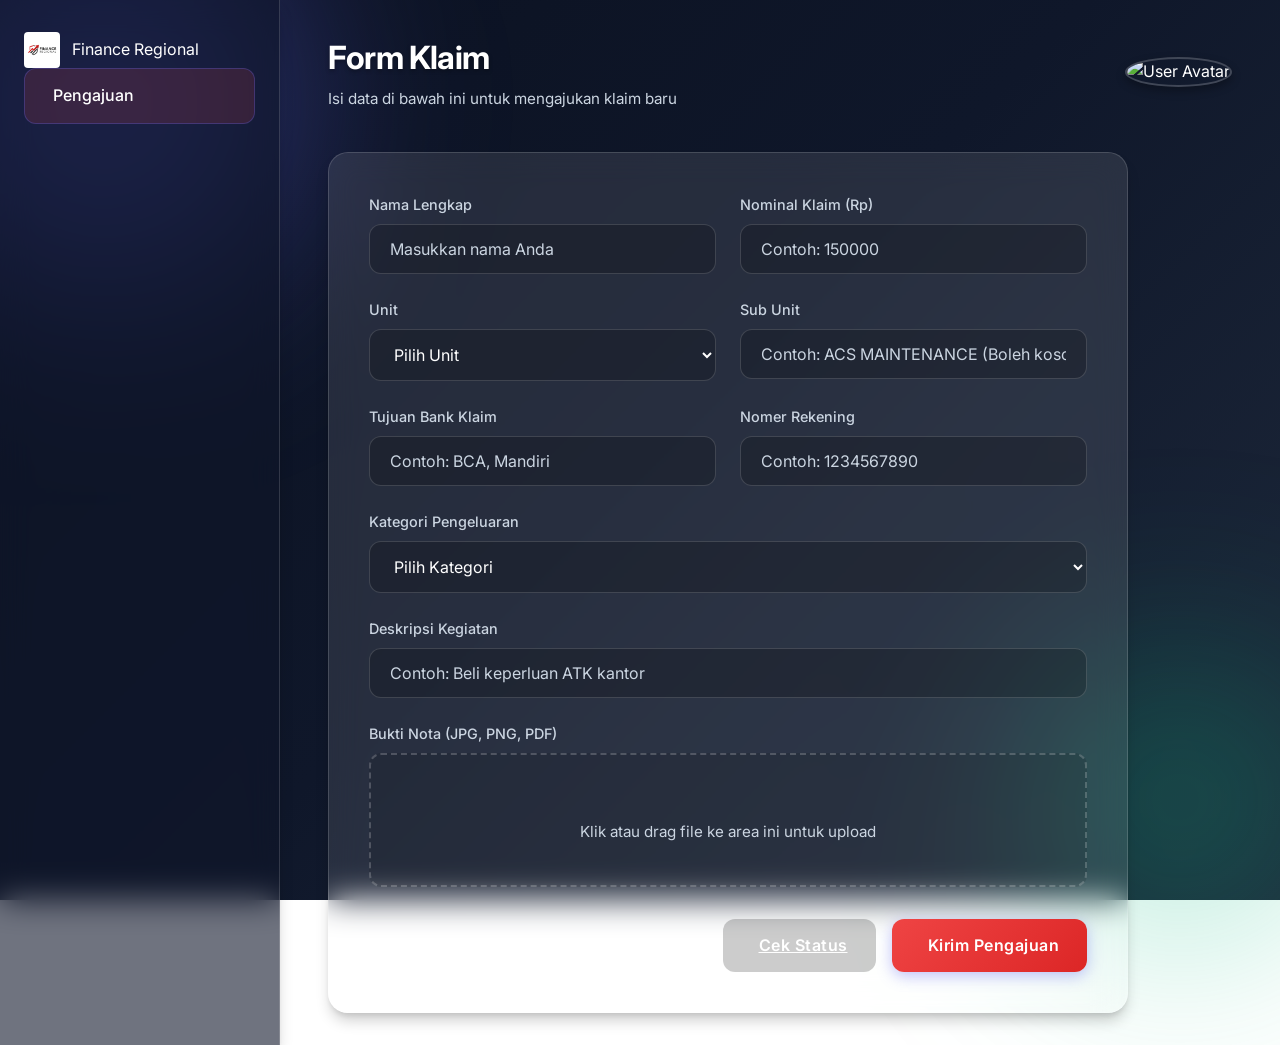
==== index.html @ 23b96ce4 "Update Google Apps Script URL" ====
<!DOCTYPE html>
<html lang="id">
<head>
    <meta charset="UTF-8">
    <meta name="viewport" content="width=device-width, initial-scale=1.0">
    <title>Finance Regional - Form Pengajuan</title>
    <link href="https://fonts.googleapis.com/css2?family=Inter:wght@300;400;500;600;700&display=swap" rel="stylesheet">
    <link rel="stylesheet" href="static/css/style.css">
    <link href="https://cdn.jsdelivr.net/npm/remixicon@3.5.0/fonts/remixicon.css" rel="stylesheet">
    
    <!-- PWA Meta Tags -->
    <link rel="manifest" href="static/manifest.json">
    <meta name="theme-color" content="#2563eb">
    <link rel="apple-touch-icon" href="static/icons/icon-192x192.png">
    <meta name="apple-mobile-web-app-capable" content="yes">
    <meta name="apple-mobile-web-app-status-bar-style" content="black-translucent">
    <script>
        const savedTheme = localStorage.getItem('theme') || 'dark';
        if (savedTheme === 'light') {
            document.documentElement.setAttribute('data-theme', 'light');
        }
    </script>
</head>
<body>
    <div class="app-container">
        <!-- Sidebar Navigation -->
        <nav class="sidebar">
            <div class="logo" style="display: flex; align-items: center; gap: 0.75rem;">
                <img src="static/logo.png" alt="TIF Logo" style="height: 36px; border-radius: 4px; object-fit: contain;">
                <span>Finance Regional</span>
            </div>
            <ul class="nav-links">
                <li>
                    <a href="index.html" class="active">
                        <i class="ri-file-add-line"></i>
                        <span>Pengajuan</span>
                    </a>
                </li>
            </ul>
        </nav>

        <!-- Main Content -->
        <main class="main-content">
            <header class="topbar">
                <div class="greeting">
                    <h1>Form Klaim</h1>
                    <p>Isi data di bawah ini untuk mengajukan klaim baru</p>
                </div>
                <div class="profile-section">
                    <div class="notification-icon" onclick="toggleTheme()" title="Ganti Tema">
                        <i id="theme-icon" class="ri-sun-line"></i>
                    </div>
                    <div class="avatar">
                        <img src="https://ui-avatars.com/api/?name=User&background=random" alt="User Avatar">
                    </div>
                </div>
            </header>

            <div class="content-wrapper">
                <div id="alert-container"></div>
                
                <div class="glass-card" style="max-width: 800px; display: block;" id="form-container">
                    <form id="klaimForm">
                        <div class="form-row">
                            <div class="form-group">
                                <label for="nama">Nama Lengkap</label>
                                <input type="text" id="nama" class="form-control" placeholder="Masukkan nama Anda" required>
                            </div>
                            
                            <div class="form-group">
                                <label for="nominal">Nominal Klaim (Rp)</label>
                                <input type="number" id="nominal" class="form-control" placeholder="Contoh: 150000" required min="1">
                            </div>
                        </div>

                        <div class="form-row">
                            <div class="form-group">
                                <label for="unit">Unit</label>
                                <select id="unit" class="form-control" required>
                                    <option value="" disabled selected>Pilih Unit</option>
                                    <option value="EASTERN">EASTERN</option>
                                    <option value="BOGOR">BOGOR</option>
                                    <option value="BEKASI">BEKASI</option>
                                    <option value="KARAWANG">KARAWANG</option>
                                    <option value="GM EASTERN">GM EASTERN</option>
                                    <option value="ASSET">ASSET</option>
                                    <option value="BGES OLO">BGES OLO</option>
                                    <option value="DEFA">DEFA</option>
                                    <option value="ED">ED</option>
                                    <option value="FBB">FBB</option>
                                    <option value="ISP">ISP</option>
                                    <option value="MBB">MBB</option>
                                    <option value="OSP">OSP</option>
                                    <option value="PSS">PSS</option>
                                </select>
                            </div>
                            
                            <div class="form-group">
                                <label for="sub_unit">Sub Unit</label>
                                <input type="text" id="sub_unit" class="form-control" placeholder="Contoh: ACS MAINTENANCE (Boleh kosong)">
                            </div>
                        </div>
                        
                        <div class="form-row">
                            <div class="form-group">
                                <label for="bank">Tujuan Bank Klaim</label>
                                <input type="text" id="bank" class="form-control" placeholder="Contoh: BCA, Mandiri" required>
                            </div>
                            
                            <div class="form-group">
                                <label for="rekening">Nomer Rekening</label>
                                <input type="text" id="rekening" class="form-control" placeholder="Contoh: 1234567890" required>
                            </div>
                        </div>
                        
                        <div class="form-group">
                            <label for="kategori">Kategori Pengeluaran</label>
                            <select id="kategori" class="form-control" required>
                                <option value="" disabled selected>Pilih Kategori</option>
                                <option value="Operasional">Operasional</option>
                                <option value="Transportasi & Perjalanan">Transportasi & Perjalanan</option>
                                <option value="Konsumsi">Konsumsi</option>
                                <option value="ATK & Material">ATK & Material</option>
                                <option value="Tagihan Rutin (Listrik/Air/Internet)">Tagihan Rutin</option>
                                <option value="Lainnya">Lainnya</option>
                            </select>
                        </div>
                        
                        <div class="form-group">
                            <label for="kegiatan">Deskripsi Kegiatan</label>
                            <input type="text" id="kegiatan" class="form-control" placeholder="Contoh: Beli keperluan ATK kantor" required>
                        </div>
                        
                        <div class="form-group">
                            <label>Bukti Nota (JPG, PNG, PDF)</label>
                            <div class="file-upload-wrapper" id="uploadWrapper">
                                <div class="file-upload-icon">
                                    <i class="ri-upload-cloud-2-line"></i>
                                </div>
                                <div class="file-upload-text" id="fileText">
                                    Klik atau drag file ke area ini untuk upload
                                </div>
                                <input type="file" id="bukti" accept=".jpg,.jpeg,.png,.pdf" required onchange="updateFileName(this)">
                            </div>
                        </div>
                        
                        <div style="margin-top: 2rem; display: flex; justify-content: flex-end; gap: 1rem;">
                            <a href="cek_status.html" class="btn" style="background: var(--bg-input); border: 1px solid var(--border-color); color: var(--text-main);">
                                <i class="ri-search-line"></i> Cek Status
                            </a>
                            <button type="submit" class="btn btn-primary" id="submitBtn">
                                <i class="ri-send-plane-fill"></i> Kirim Pengajuan
                            </button>
                        </div>
                    </form>
                </div>
                
                <div class="glass-card" style="max-width: 800px; display: none; text-align: center; padding: 3rem 2rem;" id="success-container">
                    <div style="font-size: 4rem; color: var(--success-color); margin-bottom: 1rem;">
                        <i class="ri-checkbox-circle-fill"></i>
                    </div>
                    <h2 style="margin-bottom: 0.5rem;">Pengajuan Berhasil!</h2>
                    <p style="color: var(--text-muted); margin-bottom: 2rem;">Pengajuan klaim Anda telah kami terima dan akan segera diproses.</p>
                    
                    <div style="background: var(--bg-input); padding: 1.5rem; border-radius: 12px; margin-bottom: 2rem; border: 1px dashed var(--border-color);">
                        <p style="font-size: 0.9rem; color: var(--text-muted); margin-bottom: 0.5rem;">ID Pengajuan Anda:</p>
                        <h3 style="font-size: 2rem; color: var(--primary-color); letter-spacing: 2px;" id="success-id">#123456</h3>
                        <p style="font-size: 0.85rem; color: var(--danger-color); margin-top: 0.5rem; font-weight: 500;">
                            <i class="ri-error-warning-line"></i> Mohon simpan ID ini untuk mengecek status pencairan.
                        </p>
                    </div>
                    
                    <a href="index.html" class="btn btn-primary">
                        <i class="ri-arrow-left-line"></i> Kembali ke Form
                    </a>
                </div>
            </div>
        </main>
    </div>
    
    <script>
        // GANTI DENGAN URL WEB APP GOOGLE APPS SCRIPT ANDA
        const SCRIPT_URL = 'https://script.google.com/macros/s/AKfycbzwk73H8KyCLD74jYqvG3bHP1FhEGHeztqB6HoL1E0MTUWLOfs-IYtb7COhEps1Nkj8sQ/exec';
        


        function updateFileName(input) {
            const textElement = document.getElementById('fileText');
            const wrapper = document.getElementById('uploadWrapper');
            if (input.files && input.files[0]) {
                textElement.innerHTML = `<strong>${input.files[0].name}</strong> dipilih.`;
                wrapper.style.borderColor = 'var(--primary-color)';
                wrapper.style.backgroundColor = 'var(--primary-light)';
            } else {
                textElement.innerHTML = 'Klik atau drag file ke area ini untuk upload';
                wrapper.style.borderColor = 'var(--border-color)';
                wrapper.style.backgroundColor = 'var(--bg-input)';
            }
        }
        
        function showAlert(message, type) {
            const container = document.getElementById('alert-container');
            const icon = type === 'success' ? 'ri-checkbox-circle-line' : 'ri-error-warning-line';
            container.innerHTML = `
                <div class="alert alert-${type}" style="margin-bottom: 1.5rem; display: flex; align-items: center; gap: 0.5rem; padding: 1rem; border-radius: 8px;">
                    <i class="${icon}"></i> ${message}
                </div>
            `;
            setTimeout(() => { container.innerHTML = ''; }, 5000);
        }
        
        document.getElementById('klaimForm').addEventListener('submit', async function(e) {
            e.preventDefault();
            
            if (SCRIPT_URL === 'GANTI_DENGAN_URL_WEB_APP_ANDA') {
                showAlert('Silakan set SCRIPT_URL terlebih dahulu di dalam kode index.html', 'error');
                return;
            }
            
            const btn = document.getElementById('submitBtn');
            btn.innerHTML = '<i class="ri-loader-4-line ri-spin"></i> Memproses...';
            btn.disabled = true;
            
            const fileInput = document.getElementById('bukti');
            const file = fileInput.files[0];
            
            const payload = {
                action: 'submit',
                nama: document.getElementById('nama').value,
                unit: document.getElementById('unit').value,
                sub_unit: document.getElementById('sub_unit').value,
                nominal: document.getElementById('nominal').value,
                bank: document.getElementById('bank').value,
                rekening: document.getElementById('rekening').value,
                kategori: document.getElementById('kategori').value,
                kegiatan: document.getElementById('kegiatan').value,
                fileName: file.name,
                mimeType: file.type
            };
            
            // Convert file to Base64
            const reader = new FileReader();
            reader.onload = async function() {
                payload.fileData = reader.result;
                
                try {
                    const response = await fetch(SCRIPT_URL, {
                        method: 'POST',
                        body: JSON.stringify(payload)
                    });
                    
                    const result = await response.json();
                    if (result.success) {
                        document.getElementById('form-container').style.display = 'none';
                        document.getElementById('success-container').style.display = 'block';
                        document.getElementById('success-id').innerText = '#' + result.id;
                    } else {
                        showAlert('Gagal: ' + result.message, 'error');
                        btn.innerHTML = '<i class="ri-send-plane-fill"></i> Kirim Pengajuan';
                        btn.disabled = false;
                    }
                } catch (error) {
                    console.error("Fetch error detail:", error);
                    let errStr = "Nama Error: " + error.name + "<br>Pesan: " + error.message;
                    if(error.stack) errStr += "<br>Stack: " + error.stack;
                    showAlert('DEBUG INFO (Tolong screenshot ini):<br>' + errStr, 'error');
                    
                    btn.innerHTML = '<i class="ri-send-plane-fill"></i> Kirim Pengajuan';
                    btn.disabled = false;
                }
            };
            reader.readAsDataURL(file);
        });
        
        // Theme logic
        function toggleTheme() {
            const html = document.documentElement;
            const currentTheme = html.getAttribute('data-theme') || 'dark';
            const newTheme = currentTheme === 'light' ? 'dark' : 'light';
            html.setAttribute('data-theme', newTheme);
            localStorage.setItem('theme', newTheme);
            document.getElementById('theme-icon').className = newTheme === 'light' ? 'ri-moon-line' : 'ri-sun-line';
        }
        
        window.addEventListener('DOMContentLoaded', () => {
            const savedTheme = localStorage.getItem('theme') || 'dark';
            document.getElementById('theme-icon').className = savedTheme === 'light' ? 'ri-moon-line' : 'ri-sun-line';
        });
    </script>
</body>
</html>
---- static/css/style.css ----
/* Modern Vibrant Glassmorphism Theme */
:root {
    --primary-color: #ef4444;
    --primary-hover: #dc2626;
    --primary-light: rgba(239, 68, 68, 0.15);
    
    --success-color: #10b981;
    --success-light: rgba(16, 185, 129, 0.15);
    
    --warning-color: #f59e0b;
    --warning-light: rgba(245, 158, 11, 0.15);
    
    --danger-color: #ef4444;
    --danger-light: rgba(239, 68, 68, 0.15);
    
    /* Dark Theme Variables (Minimalist) */
    --bg-mesh-1: #0b1120;
    --bg-mesh-2: #0f172a;
    --bg-mesh-3: #1e293b;
    
    --text-main: #ffffff;
    --text-muted: #cbd5e1;
    
    --bg-sidebar: rgba(15, 23, 42, 0.6);
    --brand-text-1: #ffffff;
    --brand-text-2: #cbd5e1;
    
    --bg-glass: rgba(255, 255, 255, 0.1);
    --border-glass: rgba(255, 255, 255, 0.15);
    --bg-input: rgba(0, 0, 0, 0.2);
    --shadow-glow: 0 0 20px rgba(239, 68, 68, 0.4);
    
    --nav-hover: rgba(255, 255, 255, 0.1);
    --text-input: #ffffff;
    --icon-color: #f87171;
}

[data-theme="light"] {
    --bg-mesh-1: #ffffff;
    --bg-mesh-2: #f8fafc;
    --bg-mesh-3: #f1f5f9;
    
    --text-main: #1e293b;
    --text-muted: #475569;
    
    --bg-sidebar: rgba(255, 255, 255, 0.8);
    --brand-text-1: #1e293b;
    --brand-text-2: #4f46e5;
    
    --bg-glass: rgba(255, 255, 255, 0.7);
    --border-glass: rgba(255, 255, 255, 0.5);
    --bg-input: rgba(255, 255, 255, 0.9);
    --shadow-glow: 0 0 15px rgba(99, 102, 241, 0.2);
    
    --nav-hover: rgba(0, 0, 0, 0.05);
    --text-input: #0f172a;
    --icon-color: #4f46e5;
}

:root {
    --glass-blur: blur(16px);
    
    --radius-sm: 0.375rem;
    --radius-md: 0.75rem;
    --radius-lg: 1.25rem;
    --radius-full: 9999px;
    
    --shadow-sm: 0 4px 6px -1px rgba(0, 0, 0, 0.1), 0 2px 4px -1px rgba(0, 0, 0, 0.06);
    --shadow-md: 0 10px 15px -3px rgba(0, 0, 0, 0.2), 0 4px 6px -2px rgba(0, 0, 0, 0.1);
    --shadow-glow: 0 0 20px rgba(99, 102, 241, 0.4);
    
    --transition-fast: 0.2s cubic-bezier(0.4, 0, 0.2, 1);
    --transition-bounce: 0.4s cubic-bezier(0.175, 0.885, 0.32, 1.275);
}

* {
    margin: 0;
    padding: 0;
    box-sizing: border-box;
}

body {
    font-family: 'Inter', system-ui, -apple-system, sans-serif;
    /* Vibrant Mesh Gradient Background */
    background: linear-gradient(135deg, var(--bg-mesh-1) 0%, var(--bg-mesh-2) 50%, var(--bg-mesh-3) 100%);
    background-attachment: fixed;
    color: var(--text-main);
    line-height: 1.6;
    min-height: 100vh;
    overflow-x: hidden;
    transition: background 0.5s ease;
}

/* Subtle animated background shapes */
body::before, body::after {
    content: '';
    position: fixed;
    border-radius: 50%;
    filter: blur(100px);
    z-index: -1;
    animation: float 10s infinite alternate ease-in-out;
}

body::before {
    width: 400px;
    height: 400px;
    background: rgba(99, 102, 241, 0.4);
    top: -100px;
    left: -100px;
}

body::after {
    width: 300px;
    height: 300px;
    background: rgba(16, 185, 129, 0.3);
    bottom: -50px;
    right: -50px;
    animation-delay: -5s;
}

[data-theme="light"] body::before {
    background: rgba(99, 102, 241, 0.2);
}
[data-theme="light"] body::after {
    background: rgba(16, 185, 129, 0.15);
}

@keyframes float {
    0% { transform: translate(0, 0) scale(1); }
    100% { transform: translate(30px, 30px) scale(1.1); }
}

.app-container {
    display: flex;
    min-height: 100vh;
}

/* Sidebar */
.sidebar {
    width: 280px;
    background: var(--bg-sidebar);
    backdrop-filter: var(--glass-blur);
    border-right: 1px solid var(--border-glass);
    padding: 2rem 1.5rem;
    display: flex;
    flex-direction: column;
    box-shadow: var(--shadow-md);
    z-index: 10;
}

.brand {
    display: flex;
    align-items: center;
    gap: 0.75rem;
    margin-bottom: 3rem;
}

.logo-icon {
    width: 40px;
    height: 40px;
    background: linear-gradient(135deg, var(--primary-color), #818cf8);
    border-radius: var(--radius-md);
    display: flex;
    align-items: center;
    justify-content: center;
    color: white;
    font-size: 1.5rem;
    box-shadow: var(--shadow-glow);
}

.brand h2 {
    font-size: 1.5rem;
    font-weight: 700;
    background: linear-gradient(to right, var(--brand-text-1), var(--brand-text-2));
    -webkit-background-clip: text;
    -webkit-text-fill-color: transparent;
    letter-spacing: -0.05em;
}

.nav-links {
    list-style: none;
    display: flex;
    flex-direction: column;
    gap: 0.5rem;
}

.nav-links a {
    display: flex;
    align-items: center;
    gap: 0.75rem;
    padding: 0.875rem 1rem;
    text-decoration: none;
    color: var(--text-muted);
    font-weight: 500;
    border-radius: var(--radius-md);
    transition: var(--transition-fast);
}

.nav-links a:hover {
    background: var(--nav-hover);
    color: var(--text-main);
    transform: translateX(5px);
}

.nav-links a.active {
    background: var(--primary-light);
    color: var(--text-main);
    border: 1px solid rgba(99, 102, 241, 0.3);
}

.nav-links a.active i {
    color: var(--icon-color);
}

/* Main Content */
.main-content {
    flex: 1;
    display: flex;
    flex-direction: column;
    padding: 2rem 3rem;
    overflow-y: auto;
    z-index: 5;
}

.topbar {
    display: flex;
    justify-content: space-between;
    align-items: center;
    margin-bottom: 2.5rem;
}

.greeting h1 {
    font-size: 2rem;
    font-weight: 700;
    letter-spacing: -0.025em;
    text-shadow: 0 2px 4px rgba(0,0,0,0.3);
}

.greeting p {
    color: var(--text-muted);
    font-size: 0.95rem;
    margin-top: 0.25rem;
}

.profile-section {
    display: flex;
    align-items: center;
    gap: 1.5rem;
}

.avatar img {
    width: 48px;
    height: 48px;
    border-radius: 50%;
    border: 2px solid rgba(255,255,255,0.2);
    box-shadow: 0 4px 10px rgba(0,0,0,0.3);
    transition: var(--transition-bounce);
    cursor: pointer;
}
.avatar img:hover {
    transform: scale(1.1);
    border-color: var(--primary-color);
}

.notification-icon {
    font-size: 1.25rem;
    color: var(--text-muted);
    cursor: pointer;
    transition: var(--transition-fast);
    display: flex;
    align-items: center;
    justify-content: center;
}

.notification-icon:hover {
    color: var(--primary-color);
    transform: scale(1.1);
}

/* Alerts */
.flash-messages {
    margin-bottom: 1.5rem;
}

.alert {
    padding: 1rem 1.25rem;
    border-radius: var(--radius-md);
    display: flex;
    align-items: center;
    gap: 0.75rem;
    font-weight: 500;
    margin-bottom: 0.75rem;
    background: var(--bg-glass);
    backdrop-filter: var(--glass-blur);
    border: 1px solid var(--border-glass);
    box-shadow: var(--shadow-sm);
}

.alert-success {
    border-left: 4px solid var(--success-color);
}

.alert-error {
    border-left: 4px solid var(--danger-color);
}

/* Cards (Glassmorphism) */
.glass-card {
    background: var(--bg-glass);
    backdrop-filter: var(--glass-blur);
    -webkit-backdrop-filter: var(--glass-blur);
    border: 1px solid var(--border-glass);
    border-radius: var(--radius-lg);
    padding: 2.5rem;
    box-shadow: var(--shadow-md);
}

/* Form Styles */
.form-group {
    margin-bottom: 1.5rem;
}

.form-group label {
    display: block;
    font-size: 0.9rem;
    font-weight: 500;
    color: var(--text-muted);
    margin-bottom: 0.5rem;
}

.form-control {
    width: 100%;
    padding: 0.875rem 1.25rem;
    font-family: inherit;
    font-size: 1rem;
    border: 1px solid var(--border-glass);
    border-radius: var(--radius-md);
    background: var(--bg-input);
    color: var(--text-input);
    transition: var(--transition-fast);
}

.form-control::placeholder {
    color: var(--text-muted);
}

.form-control:focus {
    outline: none;
    border-color: var(--primary-color);
    box-shadow: var(--shadow-glow);
    background: var(--bg-glass);
}

/* Fix for light calendar popup in dark inputs (Chrome) */
::-webkit-calendar-picker-indicator {
    filter: invert(1);
    cursor: pointer;
}

.file-upload-wrapper {
    position: relative;
    border: 2px dashed rgba(255,255,255,0.2);
    border-radius: var(--radius-md);
    padding: 2.5rem 2rem;
    text-align: center;
    background: rgba(0,0,0,0.1);
    transition: var(--transition-fast);
    cursor: pointer;
}

.file-upload-wrapper:hover {
    border-color: var(--primary-color);
    background: var(--primary-light);
    transform: translateY(-2px);
}

.file-upload-wrapper input[type="file"] {
    position: absolute;
    top: 0;
    left: 0;
    width: 100%;
    height: 100%;
    opacity: 0;
    cursor: pointer;
}

.file-upload-icon {
    font-size: 2.5rem;
    color: var(--icon-color);
    margin-bottom: 1rem;
    display: inline-block;
    transition: var(--transition-bounce);
}
.file-upload-wrapper:hover .file-upload-icon {
    transform: scale(1.2);
}

.file-upload-text {
    font-size: 0.95rem;
    color: var(--text-muted);
}

.btn {
    display: inline-flex;
    align-items: center;
    justify-content: center;
    gap: 0.5rem;
    padding: 0.875rem 1.75rem;
    font-family: inherit;
    font-size: 1rem;
    font-weight: 600;
    border: none;
    border-radius: var(--radius-md);
    cursor: pointer;
    transition: var(--transition-bounce);
    letter-spacing: 0.5px;
}

.btn-primary {
    background: linear-gradient(135deg, var(--primary-color), var(--primary-hover));
    color: white;
    box-shadow: 0 4px 15px rgba(99, 102, 241, 0.4);
}

.btn-primary:hover {
    transform: translateY(-3px) scale(1.02);
    box-shadow: 0 8px 25px rgba(99, 102, 241, 0.6);
}

.btn-sm {
    padding: 0.5rem 1rem;
    font-size: 0.85rem;
}

.btn-success {
    background: linear-gradient(135deg, var(--success-color), #34d399);
    color: white;
    box-shadow: 0 4px 15px rgba(16, 185, 129, 0.3);
}
.btn-success:hover { 
    transform: translateY(-2px);
    box-shadow: 0 6px 20px rgba(16, 185, 129, 0.5);
}

.btn-danger {
    background: linear-gradient(135deg, var(--danger-color), #f87171);
    color: white;
    box-shadow: 0 4px 15px rgba(239, 68, 68, 0.3);
}
.btn-danger:hover { 
    transform: translateY(-2px);
    box-shadow: 0 6px 20px rgba(239, 68, 68, 0.5);
}

/* Dashboard Grid */
.dashboard-stats {
    display: grid;
    grid-template-columns: repeat(auto-fit, minmax(200px, 1fr));
    gap: 1.5rem;
    margin-bottom: 2rem;
}

.section-divider {
    border: none;
    height: 1px;
    background: linear-gradient(90deg, transparent, var(--primary-color), transparent);
    margin: 1rem 0 2rem 0;
    opacity: 0.5;
    box-shadow: var(--shadow-glow);
}

.stat-card {
    background: var(--bg-glass);
    backdrop-filter: var(--glass-blur);
    border-radius: var(--radius-md);
    padding: 1.5rem;
    border: 1px solid var(--border-glass);
    box-shadow: var(--shadow-sm);
    display: flex;
    align-items: center;
    gap: 1.25rem;
    transition: var(--transition-bounce);
}

.stat-card:hover {
    transform: translateY(-5px);
    box-shadow: 0 10px 25px rgba(0,0,0,0.3);
    border-color: rgba(255,255,255,0.3);
}

.stat-icon {
    width: 52px;
    height: 52px;
    border-radius: var(--radius-md);
    display: flex;
    align-items: center;
    justify-content: center;
    font-size: 1.75rem;
}

.stat-icon.blue { background: rgba(99, 102, 241, 0.2); color: var(--icon-color); border: 1px solid rgba(99,102,241,0.3); }
.stat-icon.orange { background: rgba(245, 158, 11, 0.2); color: #fbbf24; border: 1px solid rgba(245,158,11,0.3); }
.stat-icon.green { background: rgba(16, 185, 129, 0.2); color: var(--success-color); border: 1px solid rgba(16,185,129,0.3); }

.stat-details h3 {
    font-size: 1.75rem;
    font-weight: 700;
    color: var(--text-main);
    line-height: 1.2;
}

.stat-details p {
    font-size: 0.85rem;
    color: var(--text-muted);
}

/* Table Styles */
.table-container {
    overflow-x: auto;
    border-radius: var(--radius-md);
}

.modern-table {
    width: 100%;
    border-collapse: collapse;
    text-align: left;
}

.modern-table th {
    padding: 1.25rem;
    font-size: 0.85rem;
    font-weight: 600;
    text-transform: uppercase;
    color: #94a3b8;
    border-bottom: 1px solid var(--border-glass);
    background: rgba(0,0,0,0.2);
    letter-spacing: 0.05em;
}

.modern-table td {
    padding: 1.25rem;
    font-size: 0.95rem;
    border-bottom: 1px solid rgba(0,0,0,0.05);
    color: var(--text-main);
    vertical-align: middle;
}

.modern-table tbody tr {
    transition: var(--transition-fast);
}

.modern-table tbody tr:hover {
    background: var(--nav-hover);
}

.status-badge {
    padding: 0.35rem 0.85rem;
    border-radius: var(--radius-full);
    font-size: 0.8rem;
    font-weight: 600;
    display: inline-block;
    border: 1px solid transparent;
}

.status-pending { background: rgba(245, 158, 11, 0.15); color: #fcd34d; border-color: rgba(245,158,11,0.3); }
.status-approved { background: rgba(16, 185, 129, 0.15); color: #6ee7b7; border-color: rgba(16,185,129,0.3); }
.status-rejected { background: rgba(239, 68, 68, 0.15); color: #fca5a5; border-color: rgba(239,68,68,0.3); }

.action-buttons {
    display: flex;
    gap: 0.5rem;
}

.nota-link {
    display: inline-flex;
    align-items: center;
    gap: 0.35rem;
    color: var(--icon-color);
    text-decoration: none;
    font-weight: 500;
    font-size: 0.9rem;
    transition: var(--transition-fast);
}
.nota-link:hover {
    color: var(--primary-color);
    text-decoration: none;
    transform: translateX(2px);
}

/* Grid Layout for Form */
.form-row {
    display: grid;
    grid-template-columns: 1fr 1fr;
    gap: 1.5rem;
}

/* Scrollbar Customization */
::-webkit-scrollbar {
    width: 8px;
    height: 8px;
}
::-webkit-scrollbar-track {
    background: rgba(0,0,0,0.1);
}
::-webkit-scrollbar-thumb {
    background: rgba(255,255,255,0.2);
    border-radius: 4px;
}
::-webkit-scrollbar-thumb:hover {
    background: rgba(255,255,255,0.4);
}

@media (max-width: 768px) {
    .app-container { flex-direction: column; }
    .sidebar { width: 100%; border-right: none; border-bottom: 1px solid var(--border-glass); padding: 1rem; flex-direction: row; justify-content: space-between; align-items: center; }
    .nav-links { flex-direction: row; gap: 0.5rem; }
    .nav-links span { display: none; } /* Hide text on mobile for tighter fit */
    .main-content { padding: 1.5rem; }
    .form-row { grid-template-columns: 1fr; }
    
    .greeting h1 { font-size: 1.5rem; }
    
    /* Make table scrollable cleanly on mobile */
    .glass-card { padding: 1.5rem; }
}
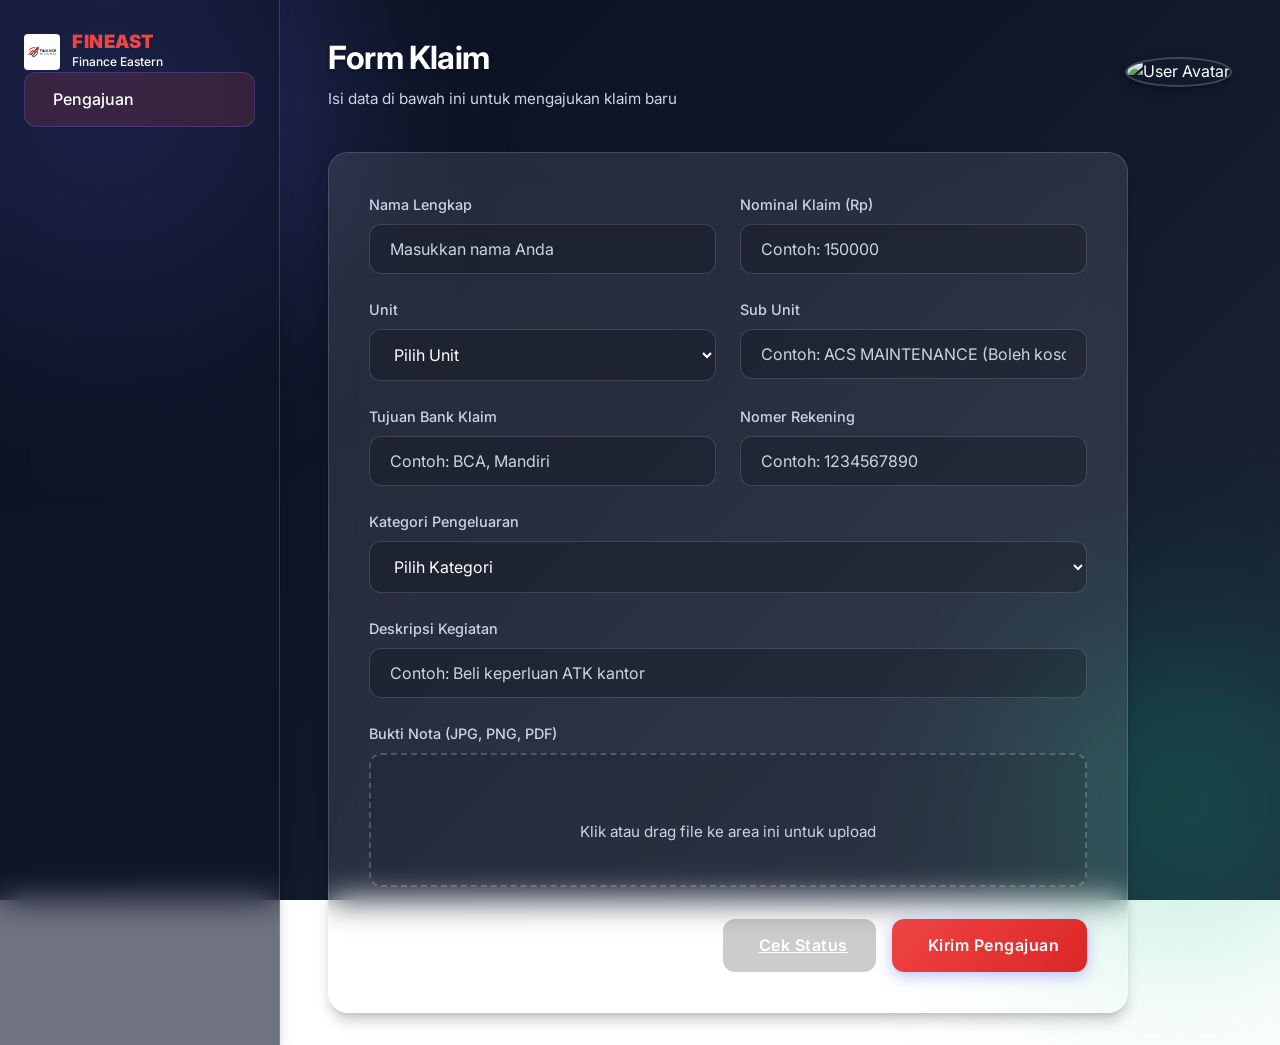
==== commit 38bf41f6: "Update logo and title to FINEAST" ====
--- a/index.html
+++ b/index.html
@@ -3,7 +3,7 @@
 <head>
     <meta charset="UTF-8">
     <meta name="viewport" content="width=device-width, initial-scale=1.0">
-    <title>Finance Regional - Form Pengajuan</title>
+    <title>FINEAST - Form Pengajuan</title>
     <link href="https://fonts.googleapis.com/css2?family=Inter:wght@300;400;500;600;700&display=swap" rel="stylesheet">
     <link rel="stylesheet" href="static/css/style.css">
     <link href="https://cdn.jsdelivr.net/npm/remixicon@3.5.0/fonts/remixicon.css" rel="stylesheet">
@@ -27,7 +27,10 @@
         <nav class="sidebar">
             <div class="logo" style="display: flex; align-items: center; gap: 0.75rem;">
                 <img src="static/logo.png" alt="TIF Logo" style="height: 36px; border-radius: 4px; object-fit: contain;">
-                <span>Finance Regional</span>
+                <div style="display: flex; flex-direction: column; justify-content: center;">
+                    <span style="font-weight: 900; font-size: 1.15rem; line-height: 1; letter-spacing: 0.5px; color: var(--primary-color);">FINEAST</span>
+                    <span style="font-size: 0.75rem; color: var(--text-main); font-weight: 500; margin-top: 2px;">Finance Eastern</span>
+                </div>
             </div>
             <ul class="nav-links">
                 <li>
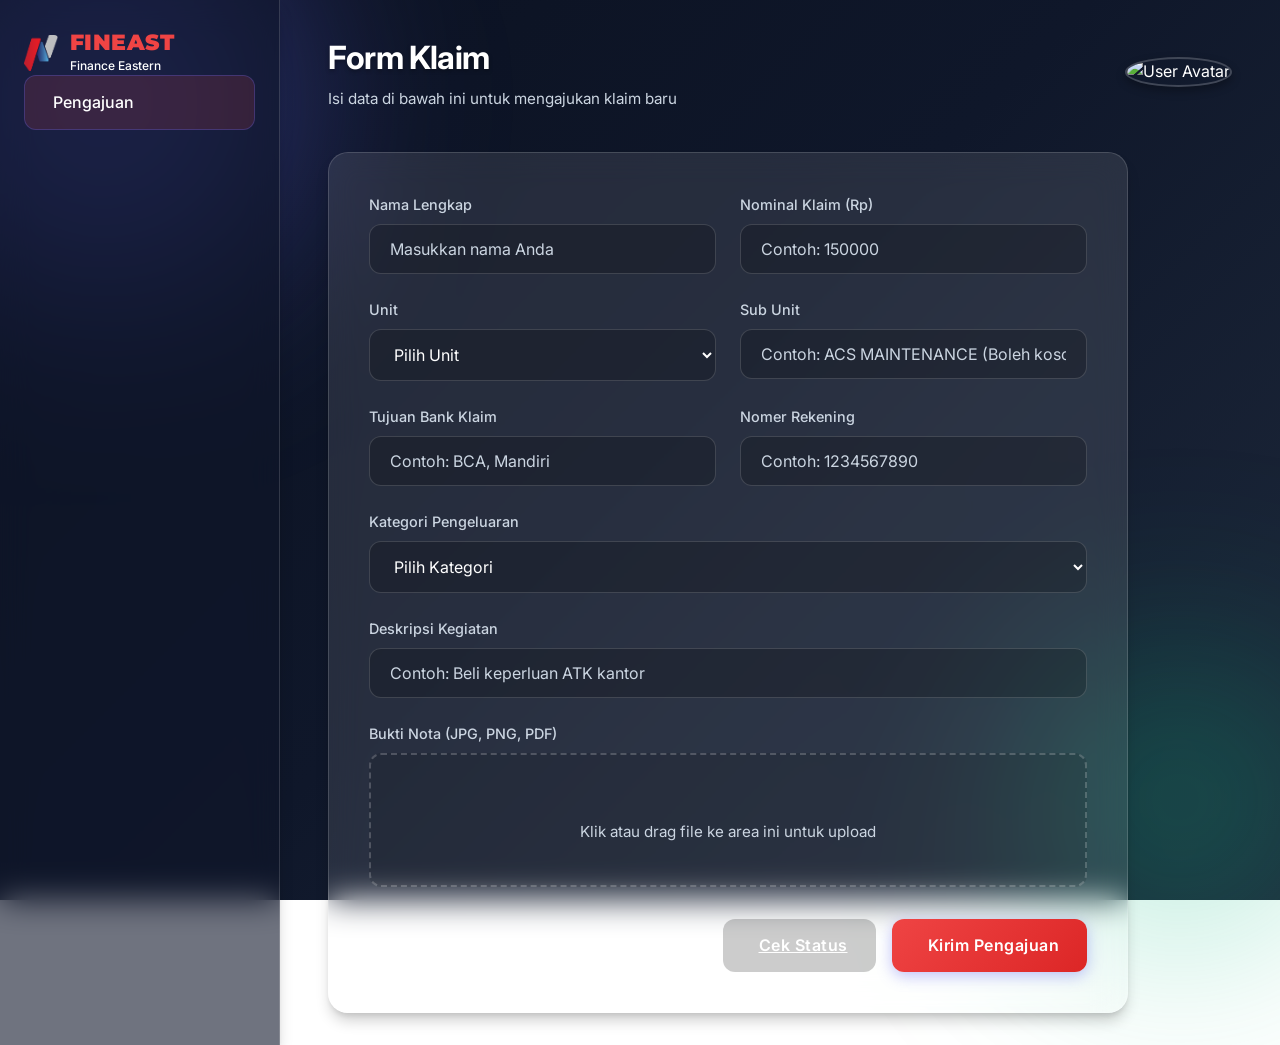
==== commit f0e655d6: "Update FINEAST font to Montserrat for bolder look" ====
--- a/index.html
+++ b/index.html
@@ -4,7 +4,7 @@
     <meta charset="UTF-8">
     <meta name="viewport" content="width=device-width, initial-scale=1.0">
     <title>FINEAST - Form Pengajuan</title>
-    <link href="https://fonts.googleapis.com/css2?family=Inter:wght@300;400;500;600;700&display=swap" rel="stylesheet">
+    <link href="https://fonts.googleapis.com/css2?family=Inter:wght@300;400;500;600;700&family=Montserrat:wght@700;800;900&display=swap" rel="stylesheet">
     <link rel="stylesheet" href="static/css/style.css">
     <link href="https://cdn.jsdelivr.net/npm/remixicon@3.5.0/fonts/remixicon.css" rel="stylesheet">
     
@@ -28,7 +28,7 @@
             <div class="logo" style="display: flex; align-items: center; gap: 0.75rem;">
                 <img src="static/logo.png" alt="TIF Logo" style="height: 36px; border-radius: 4px; object-fit: contain;">
                 <div style="display: flex; flex-direction: column; justify-content: center;">
-                    <span style="font-weight: 900; font-size: 1.15rem; line-height: 1; letter-spacing: 0.5px; color: var(--primary-color);">FINEAST</span>
+                    <span style="font-family: 'Montserrat', sans-serif; font-weight: 900; font-size: 1.35rem; line-height: 1; letter-spacing: 0.5px; color: var(--primary-color);">FINEAST</span>
                     <span style="font-size: 0.75rem; color: var(--text-main); font-weight: 500; margin-top: 2px;">Finance Eastern</span>
                 </div>
             </div>
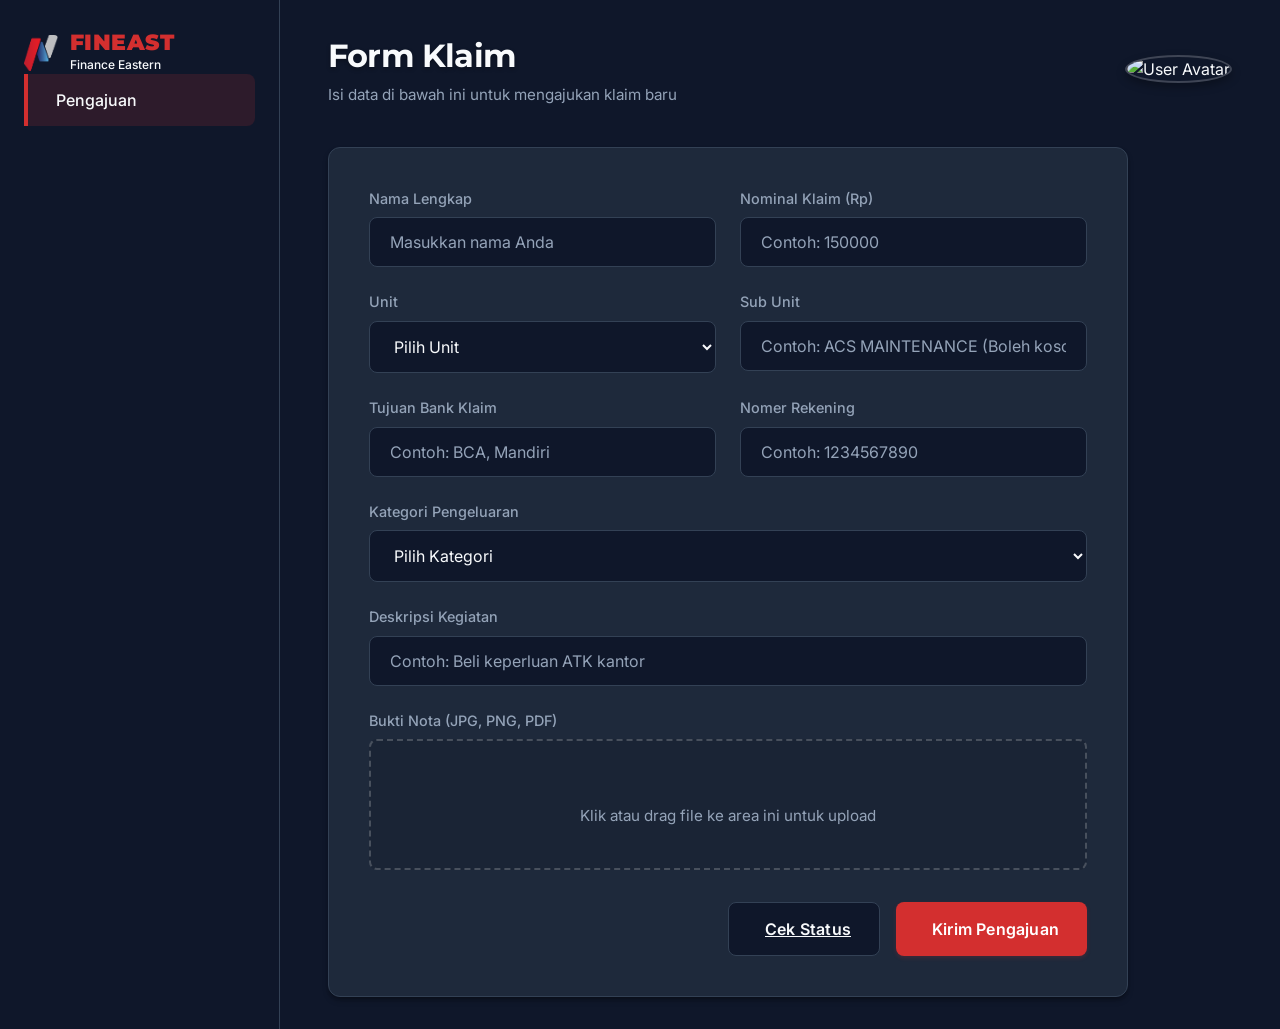
==== commit 24046daf: "Update SCRIPT_URL, remove Tagihan Rutin table, and add percentages to pie charts" ====
--- a/index.html
+++ b/index.html
@@ -4,6 +4,7 @@
     <meta charset="UTF-8">
     <meta name="viewport" content="width=device-width, initial-scale=1.0">
     <title>FINEAST - Form Pengajuan</title>
+    <link rel="icon" type="image/png" href="static/logo.png">
     <link href="https://fonts.googleapis.com/css2?family=Inter:wght@300;400;500;600;700&family=Montserrat:wght@700;800;900&display=swap" rel="stylesheet">
     <link rel="stylesheet" href="static/css/style.css">
     <link href="https://cdn.jsdelivr.net/npm/remixicon@3.5.0/fonts/remixicon.css" rel="stylesheet">
@@ -183,7 +184,7 @@
     
     <script>
         // GANTI DENGAN URL WEB APP GOOGLE APPS SCRIPT ANDA
-        const SCRIPT_URL = 'https://script.google.com/macros/s/AKfycbzwk73H8KyCLD74jYqvG3bHP1FhEGHeztqB6HoL1E0MTUWLOfs-IYtb7COhEps1Nkj8sQ/exec';
+        const SCRIPT_URL = 'https://script.google.com/macros/s/AKfycbyovB0wejLkS5X-myKk2S3RnwIyYXP8OullzPz4thpdekbqvQTHzA3zaSENY1jeSO0F/exec';
         
 
 
--- a/static/css/style.css
+++ b/static/css/style.css
@@ -1,76 +1,76 @@
-/* Modern Vibrant Glassmorphism Theme */
+/* Modern Professional Corporate Theme */
 :root {
-    --primary-color: #ef4444;
-    --primary-hover: #dc2626;
-    --primary-light: rgba(239, 68, 68, 0.15);
-    
-    --success-color: #10b981;
-    --success-light: rgba(16, 185, 129, 0.15);
-    
-    --warning-color: #f59e0b;
-    --warning-light: rgba(245, 158, 11, 0.15);
-    
-    --danger-color: #ef4444;
-    --danger-light: rgba(239, 68, 68, 0.15);
-    
-    /* Dark Theme Variables (Minimalist) */
-    --bg-mesh-1: #0b1120;
-    --bg-mesh-2: #0f172a;
-    --bg-mesh-3: #1e293b;
-    
-    --text-main: #ffffff;
-    --text-muted: #cbd5e1;
-    
-    --bg-sidebar: rgba(15, 23, 42, 0.6);
-    --brand-text-1: #ffffff;
-    --brand-text-2: #cbd5e1;
-    
-    --bg-glass: rgba(255, 255, 255, 0.1);
-    --border-glass: rgba(255, 255, 255, 0.15);
-    --bg-input: rgba(0, 0, 0, 0.2);
-    --shadow-glow: 0 0 20px rgba(239, 68, 68, 0.4);
-    
-    --nav-hover: rgba(255, 255, 255, 0.1);
-    --text-input: #ffffff;
-    --icon-color: #f87171;
+    --primary-color: #d32f2f; /* Deep Red for FINEAST */
+    --primary-hover: #b71c1c;
+    --primary-light: rgba(211, 47, 47, 0.1);
+    
+    --secondary-color: #1e3a8a; /* Deep Blue for FINEAST */
+    --secondary-hover: #172554;
+    
+    --success-color: #059669;
+    --success-light: rgba(5, 150, 105, 0.1);
+    
+    --warning-color: #d97706;
+    --warning-light: rgba(217, 119, 6, 0.1);
+    
+    --danger-color: #dc2626;
+    --danger-light: rgba(220, 38, 38, 0.1);
+    
+    /* Dark Theme Variables */
+    --bg-main: #0f172a;
+    --bg-secondary: #1e293b;
+    --bg-card: #1e293b;
+    
+    --text-main: #f8fafc;
+    --text-muted: #94a3b8;
+    
+    --bg-sidebar: #0f172a;
+    --border-color: #334155;
+    
+    --bg-input: #0f172a;
+    --border-input: #334155;
+    --shadow-card: 0 4px 6px -1px rgba(0, 0, 0, 0.3), 0 2px 4px -2px rgba(0, 0, 0, 0.3);
+    
+    --nav-hover: #1e293b;
+    --nav-active: rgba(211, 47, 47, 0.15);
+    --nav-active-border: #d32f2f;
+    --text-input: #f8fafc;
+    --icon-color: #94a3b8;
+    
+    --font-heading: 'Montserrat', sans-serif;
+    --font-body: 'Inter', system-ui, sans-serif;
 }
 
 [data-theme="light"] {
-    --bg-mesh-1: #ffffff;
-    --bg-mesh-2: #f8fafc;
-    --bg-mesh-3: #f1f5f9;
-    
-    --text-main: #1e293b;
-    --text-muted: #475569;
-    
-    --bg-sidebar: rgba(255, 255, 255, 0.8);
-    --brand-text-1: #1e293b;
-    --brand-text-2: #4f46e5;
-    
-    --bg-glass: rgba(255, 255, 255, 0.7);
-    --border-glass: rgba(255, 255, 255, 0.5);
-    --bg-input: rgba(255, 255, 255, 0.9);
-    --shadow-glow: 0 0 15px rgba(99, 102, 241, 0.2);
-    
-    --nav-hover: rgba(0, 0, 0, 0.05);
+    --bg-main: #f8fafc;
+    --bg-secondary: #f1f5f9;
+    --bg-card: #ffffff;
+    
+    --text-main: #0f172a;
+    --text-muted: #64748b;
+    
+    --bg-sidebar: #ffffff;
+    --border-color: #e2e8f0;
+    
+    --bg-input: #ffffff;
+    --border-input: #cbd5e1;
+    --shadow-card: 0 1px 3px 0 rgba(0, 0, 0, 0.1), 0 1px 2px -1px rgba(0, 0, 0, 0.1);
+    
+    --nav-hover: #f1f5f9;
+    --nav-active: rgba(211, 47, 47, 0.08);
+    --nav-active-border: #d32f2f;
     --text-input: #0f172a;
-    --icon-color: #4f46e5;
+    --icon-color: #64748b;
 }
 
 :root {
-    --glass-blur: blur(16px);
-    
-    --radius-sm: 0.375rem;
-    --radius-md: 0.75rem;
-    --radius-lg: 1.25rem;
+    --radius-sm: 0.25rem;
+    --radius-md: 0.5rem;
+    --radius-lg: 0.75rem;
     --radius-full: 9999px;
     
-    --shadow-sm: 0 4px 6px -1px rgba(0, 0, 0, 0.1), 0 2px 4px -1px rgba(0, 0, 0, 0.06);
-    --shadow-md: 0 10px 15px -3px rgba(0, 0, 0, 0.2), 0 4px 6px -2px rgba(0, 0, 0, 0.1);
-    --shadow-glow: 0 0 20px rgba(99, 102, 241, 0.4);
-    
-    --transition-fast: 0.2s cubic-bezier(0.4, 0, 0.2, 1);
-    --transition-bounce: 0.4s cubic-bezier(0.175, 0.885, 0.32, 1.275);
+    --transition-fast: 0.15s ease-in-out;
+    --transition-bounce: 0.3s cubic-bezier(0.175, 0.885, 0.32, 1.275);
 }
 
 * {
@@ -80,54 +80,20 @@
 }
 
 body {
-    font-family: 'Inter', system-ui, -apple-system, sans-serif;
-    /* Vibrant Mesh Gradient Background */
-    background: linear-gradient(135deg, var(--bg-mesh-1) 0%, var(--bg-mesh-2) 50%, var(--bg-mesh-3) 100%);
-    background-attachment: fixed;
-    color: var(--text-main);
-    line-height: 1.6;
+    font-family: var(--font-body);
+    background: var(--bg-main);
+    color: var(--text-main);
+    line-height: 1.5;
     min-height: 100vh;
     overflow-x: hidden;
-    transition: background 0.5s ease;
-}
-
-/* Subtle animated background shapes */
-body::before, body::after {
-    content: '';
-    position: fixed;
-    border-radius: 50%;
-    filter: blur(100px);
-    z-index: -1;
-    animation: float 10s infinite alternate ease-in-out;
-}
-
-body::before {
-    width: 400px;
-    height: 400px;
-    background: rgba(99, 102, 241, 0.4);
-    top: -100px;
-    left: -100px;
-}
-
-body::after {
-    width: 300px;
-    height: 300px;
-    background: rgba(16, 185, 129, 0.3);
-    bottom: -50px;
-    right: -50px;
-    animation-delay: -5s;
-}
-
-[data-theme="light"] body::before {
-    background: rgba(99, 102, 241, 0.2);
-}
-[data-theme="light"] body::after {
-    background: rgba(16, 185, 129, 0.15);
-}
-
-@keyframes float {
-    0% { transform: translate(0, 0) scale(1); }
-    100% { transform: translate(30px, 30px) scale(1.1); }
+    transition: background-color var(--transition-fast), color var(--transition-fast);
+}
+
+h1, h2, h3, h4, h5, h6 {
+    font-family: var(--font-heading);
+    font-weight: 700;
+    letter-spacing: -0.025em;
+    color: var(--text-main);
 }
 
 .app-container {
@@ -139,12 +105,10 @@
 .sidebar {
     width: 280px;
     background: var(--bg-sidebar);
-    backdrop-filter: var(--glass-blur);
-    border-right: 1px solid var(--border-glass);
+    border-right: 1px solid var(--border-color);
     padding: 2rem 1.5rem;
     display: flex;
     flex-direction: column;
-    box-shadow: var(--shadow-md);
     z-index: 10;
 }
 
@@ -153,27 +117,12 @@
     align-items: center;
     gap: 0.75rem;
     margin-bottom: 3rem;
-}
-
-.logo-icon {
-    width: 40px;
-    height: 40px;
-    background: linear-gradient(135deg, var(--primary-color), #818cf8);
-    border-radius: var(--radius-md);
-    display: flex;
-    align-items: center;
-    justify-content: center;
-    color: white;
-    font-size: 1.5rem;
-    box-shadow: var(--shadow-glow);
 }
 
 .brand h2 {
     font-size: 1.5rem;
     font-weight: 700;
-    background: linear-gradient(to right, var(--brand-text-1), var(--brand-text-2));
-    -webkit-background-clip: text;
-    -webkit-text-fill-color: transparent;
+    color: var(--text-main);
     letter-spacing: -0.05em;
 }
 
@@ -199,17 +148,17 @@
 .nav-links a:hover {
     background: var(--nav-hover);
     color: var(--text-main);
-    transform: translateX(5px);
 }
 
 .nav-links a.active {
-    background: var(--primary-light);
-    color: var(--text-main);
-    border: 1px solid rgba(99, 102, 241, 0.3);
+    background: var(--nav-active);
+    color: var(--text-main);
+    border-left: 4px solid var(--nav-active-border);
+    border-radius: 0 var(--radius-md) var(--radius-md) 0;
 }
 
 .nav-links a.active i {
-    color: var(--icon-color);
+    color: var(--primary-color);
 }
 
 /* Main Content */
@@ -304,15 +253,13 @@
     border-left: 4px solid var(--danger-color);
 }
 
-/* Cards (Glassmorphism) */
+/* Cards */
 .glass-card {
-    background: var(--bg-glass);
-    backdrop-filter: var(--glass-blur);
-    -webkit-backdrop-filter: var(--glass-blur);
-    border: 1px solid var(--border-glass);
+    background: var(--bg-card);
+    border: 1px solid var(--border-color);
     border-radius: var(--radius-lg);
     padding: 2.5rem;
-    box-shadow: var(--shadow-md);
+    box-shadow: var(--shadow-card);
 }
 
 /* Form Styles */
@@ -333,7 +280,7 @@
     padding: 0.875rem 1.25rem;
     font-family: inherit;
     font-size: 1rem;
-    border: 1px solid var(--border-glass);
+    border: 1px solid var(--border-input);
     border-radius: var(--radius-md);
     background: var(--bg-input);
     color: var(--text-input);
@@ -347,8 +294,7 @@
 .form-control:focus {
     outline: none;
     border-color: var(--primary-color);
-    box-shadow: var(--shadow-glow);
-    background: var(--bg-glass);
+    box-shadow: 0 0 0 3px var(--primary-light);
 }
 
 /* Fix for light calendar popup in dark inputs (Chrome) */
@@ -406,25 +352,26 @@
     justify-content: center;
     gap: 0.5rem;
     padding: 0.875rem 1.75rem;
-    font-family: inherit;
+    font-family: var(--font-body);
     font-size: 1rem;
     font-weight: 600;
     border: none;
     border-radius: var(--radius-md);
     cursor: pointer;
-    transition: var(--transition-bounce);
-    letter-spacing: 0.5px;
+    transition: var(--transition-fast);
+    letter-spacing: 0.2px;
 }
 
 .btn-primary {
-    background: linear-gradient(135deg, var(--primary-color), var(--primary-hover));
+    background: var(--primary-color);
     color: white;
-    box-shadow: 0 4px 15px rgba(99, 102, 241, 0.4);
+    box-shadow: 0 2px 4px rgba(211, 47, 47, 0.2);
 }
 
 .btn-primary:hover {
-    transform: translateY(-3px) scale(1.02);
-    box-shadow: 0 8px 25px rgba(99, 102, 241, 0.6);
+    background: var(--primary-hover);
+    transform: translateY(-1px);
+    box-shadow: 0 4px 6px rgba(211, 47, 47, 0.3);
 }
 
 .btn-sm {
@@ -433,23 +380,21 @@
 }
 
 .btn-success {
-    background: linear-gradient(135deg, var(--success-color), #34d399);
+    background: var(--success-color);
     color: white;
-    box-shadow: 0 4px 15px rgba(16, 185, 129, 0.3);
 }
 .btn-success:hover { 
-    transform: translateY(-2px);
-    box-shadow: 0 6px 20px rgba(16, 185, 129, 0.5);
+    background: #047857;
+    transform: translateY(-1px);
 }
 
 .btn-danger {
-    background: linear-gradient(135deg, var(--danger-color), #f87171);
+    background: var(--danger-color);
     color: white;
-    box-shadow: 0 4px 15px rgba(239, 68, 68, 0.3);
 }
 .btn-danger:hover { 
-    transform: translateY(-2px);
-    box-shadow: 0 6px 20px rgba(239, 68, 68, 0.5);
+    background: #b91c1c;
+    transform: translateY(-1px);
 }
 
 /* Dashboard Grid */
@@ -463,39 +408,35 @@
 .section-divider {
     border: none;
     height: 1px;
-    background: linear-gradient(90deg, transparent, var(--primary-color), transparent);
-    margin: 1rem 0 2rem 0;
-    opacity: 0.5;
-    box-shadow: var(--shadow-glow);
+    background: var(--border-color);
+    margin: 1.5rem 0 2rem 0;
 }
 
 .stat-card {
-    background: var(--bg-glass);
-    backdrop-filter: var(--glass-blur);
+    background: var(--bg-card);
     border-radius: var(--radius-md);
     padding: 1.5rem;
-    border: 1px solid var(--border-glass);
-    box-shadow: var(--shadow-sm);
+    border: 1px solid var(--border-color);
+    box-shadow: var(--shadow-card);
     display: flex;
     align-items: center;
     gap: 1.25rem;
-    transition: var(--transition-bounce);
+    transition: var(--transition-fast);
 }
 
 .stat-card:hover {
-    transform: translateY(-5px);
-    box-shadow: 0 10px 25px rgba(0,0,0,0.3);
-    border-color: rgba(255,255,255,0.3);
+    transform: translateY(-2px);
+    border-color: var(--primary-color);
 }
 
 .stat-icon {
-    width: 52px;
-    height: 52px;
+    width: 44px;
+    height: 44px;
     border-radius: var(--radius-md);
     display: flex;
     align-items: center;
     justify-content: center;
-    font-size: 1.75rem;
+    font-size: 1.5rem;
 }
 
 .stat-icon.blue { background: rgba(99, 102, 241, 0.2); color: var(--icon-color); border: 1px solid rgba(99,102,241,0.3); }
@@ -503,7 +444,7 @@
 .stat-icon.green { background: rgba(16, 185, 129, 0.2); color: var(--success-color); border: 1px solid rgba(16,185,129,0.3); }
 
 .stat-details h3 {
-    font-size: 1.75rem;
+    font-size: 1.25rem;
     font-weight: 700;
     color: var(--text-main);
     line-height: 1.2;
@@ -531,16 +472,15 @@
     font-size: 0.85rem;
     font-weight: 600;
     text-transform: uppercase;
-    color: #94a3b8;
-    border-bottom: 1px solid var(--border-glass);
-    background: rgba(0,0,0,0.2);
+    color: var(--text-muted);
+    border-bottom: 2px solid var(--border-color);
     letter-spacing: 0.05em;
 }
 
 .modern-table td {
     padding: 1.25rem;
     font-size: 0.95rem;
-    border-bottom: 1px solid rgba(0,0,0,0.05);
+    border-bottom: 1px solid var(--border-color);
     color: var(--text-main);
     vertical-align: middle;
 }
@@ -562,9 +502,9 @@
     border: 1px solid transparent;
 }
 
-.status-pending { background: rgba(245, 158, 11, 0.15); color: #fcd34d; border-color: rgba(245,158,11,0.3); }
-.status-approved { background: rgba(16, 185, 129, 0.15); color: #6ee7b7; border-color: rgba(16,185,129,0.3); }
-.status-rejected { background: rgba(239, 68, 68, 0.15); color: #fca5a5; border-color: rgba(239,68,68,0.3); }
+.status-pending { background: var(--warning-light); color: var(--warning-color); border-color: var(--warning-color); }
+.status-approved { background: var(--success-light); color: var(--success-color); border-color: var(--success-color); }
+.status-rejected { background: var(--danger-light); color: var(--danger-color); border-color: var(--danger-color); }
 
 .action-buttons {
     display: flex;
@@ -612,7 +552,7 @@
 
 @media (max-width: 768px) {
     .app-container { flex-direction: column; }
-    .sidebar { width: 100%; border-right: none; border-bottom: 1px solid var(--border-glass); padding: 1rem; flex-direction: row; justify-content: space-between; align-items: center; }
+    .sidebar { width: 100%; border-right: none; border-bottom: 1px solid var(--border-color); padding: 1rem; flex-direction: row; justify-content: space-between; align-items: center; }
     .nav-links { flex-direction: row; gap: 0.5rem; }
     .nav-links span { display: none; } /* Hide text on mobile for tighter fit */
     .main-content { padding: 1.5rem; }
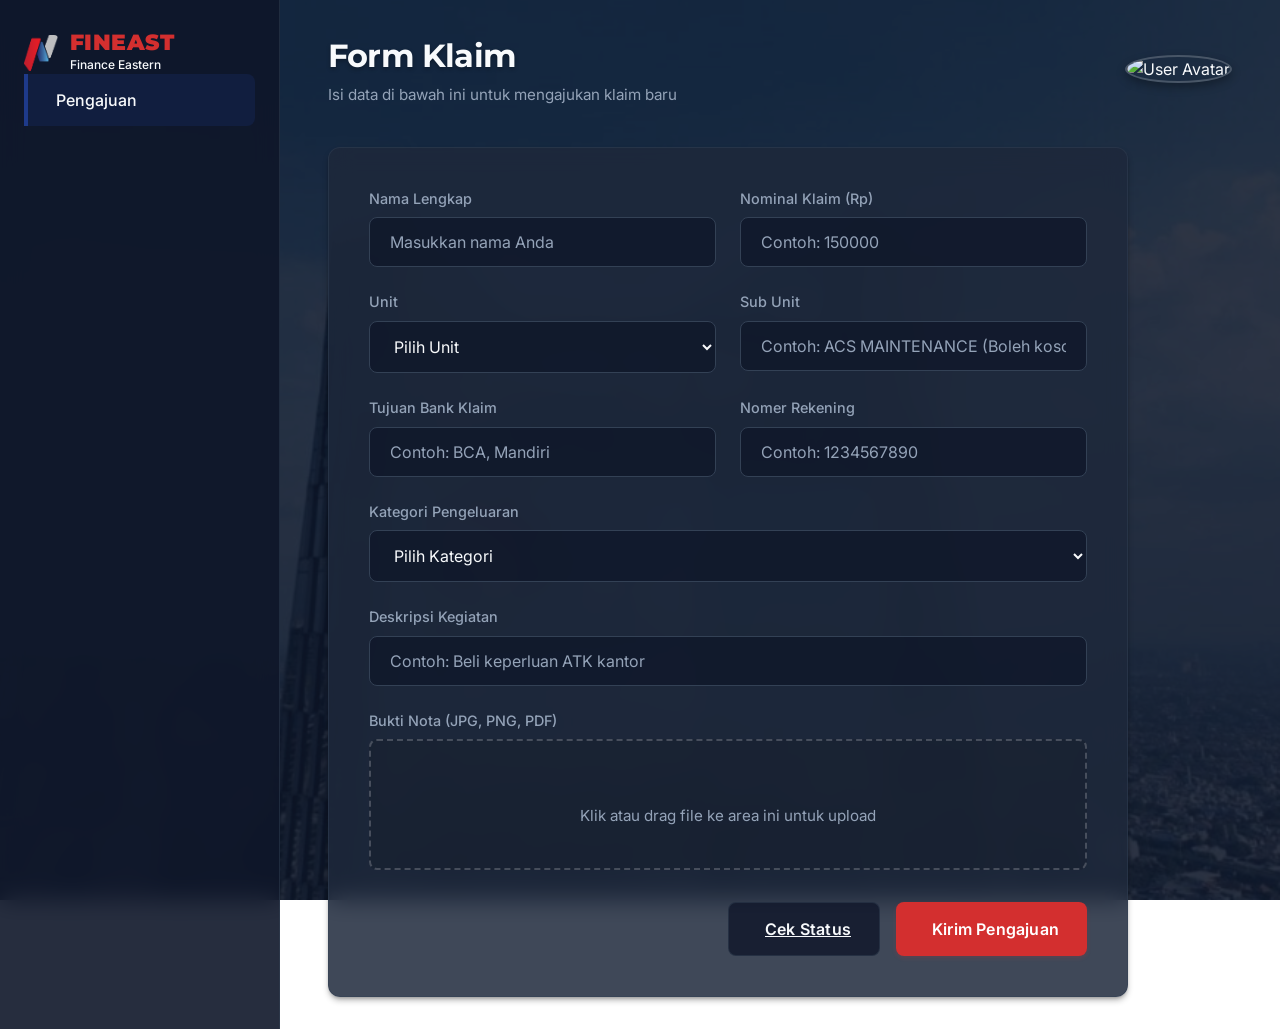
==== commit 4ec4dc06: "Fix neraca keuangan filter and calculation logic" ====
--- a/index.html
+++ b/index.html
@@ -148,8 +148,8 @@
                             </div>
                         </div>
                         
-                        <div style="margin-top: 2rem; display: flex; justify-content: flex-end; gap: 1rem;">
-                            <a href="cek_status.html" class="btn" style="background: var(--bg-input); border: 1px solid var(--border-color); color: var(--text-main);">
+                        <div class="form-actions">
+                            <a href="cek_status.html" class="btn btn-outline">
                                 <i class="ri-search-line"></i> Cek Status
                             </a>
                             <button type="submit" class="btn btn-primary" id="submitBtn">
@@ -159,7 +159,7 @@
                     </form>
                 </div>
                 
-                <div class="glass-card" style="max-width: 800px; display: none; text-align: center; padding: 3rem 2rem;" id="success-container">
+                <div class="glass-card success-card" id="success-container">
                     <div style="font-size: 4rem; color: var(--success-color); margin-bottom: 1rem;">
                         <i class="ri-checkbox-circle-fill"></i>
                     </div>
--- a/static/css/style.css
+++ b/static/css/style.css
@@ -19,21 +19,21 @@
     /* Dark Theme Variables */
     --bg-main: #0f172a;
     --bg-secondary: #1e293b;
-    --bg-card: #1e293b;
+    --bg-card: rgba(30, 41, 59, 0.85);
     
     --text-main: #f8fafc;
     --text-muted: #94a3b8;
     
-    --bg-sidebar: #0f172a;
-    --border-color: #334155;
-    
-    --bg-input: #0f172a;
+    --bg-sidebar: rgba(15, 23, 42, 0.9);
+    --border-color: rgba(51, 65, 85, 0.5);
+    
+    --bg-input: rgba(15, 23, 42, 0.8);
     --border-input: #334155;
     --shadow-card: 0 4px 6px -1px rgba(0, 0, 0, 0.3), 0 2px 4px -2px rgba(0, 0, 0, 0.3);
     
     --nav-hover: #1e293b;
-    --nav-active: rgba(211, 47, 47, 0.15);
-    --nav-active-border: #d32f2f;
+    --nav-active: rgba(30, 58, 138, 0.2);
+    --nav-active-border: var(--secondary-color);
     --text-input: #f8fafc;
     --icon-color: #94a3b8;
     
@@ -44,21 +44,21 @@
 [data-theme="light"] {
     --bg-main: #f8fafc;
     --bg-secondary: #f1f5f9;
-    --bg-card: #ffffff;
+    --bg-card: rgba(255, 255, 255, 0.85);
     
     --text-main: #0f172a;
     --text-muted: #64748b;
     
-    --bg-sidebar: #ffffff;
-    --border-color: #e2e8f0;
-    
-    --bg-input: #ffffff;
+    --bg-sidebar: rgba(255, 255, 255, 0.9);
+    --border-color: rgba(226, 232, 240, 0.6);
+    
+    --bg-input: rgba(255, 255, 255, 0.8);
     --border-input: #cbd5e1;
     --shadow-card: 0 1px 3px 0 rgba(0, 0, 0, 0.1), 0 1px 2px -1px rgba(0, 0, 0, 0.1);
     
     --nav-hover: #f1f5f9;
-    --nav-active: rgba(211, 47, 47, 0.08);
-    --nav-active-border: #d32f2f;
+    --nav-active: rgba(30, 58, 138, 0.1);
+    --nav-active-border: var(--secondary-color);
     --text-input: #0f172a;
     --icon-color: #64748b;
 }
@@ -81,14 +81,27 @@
 
 body {
     font-family: var(--font-body);
-    background: var(--bg-main);
+    background: url('../img/bg-telkom.png') no-repeat center center fixed;
+    background-size: cover;
     color: var(--text-main);
     line-height: 1.5;
     min-height: 100vh;
     overflow-x: hidden;
     transition: background-color var(--transition-fast), color var(--transition-fast);
-}
-
+    position: relative;
+    z-index: 1;
+}
+
+body::before {
+    content: '';
+    position: fixed;
+    top: 0; left: 0; width: 100%; height: 100%;
+    background: var(--bg-main);
+    opacity: 0.85;
+    z-index: -1;
+    pointer-events: none;
+    transition: background var(--transition-fast);
+}
 h1, h2, h3, h4, h5, h6 {
     font-family: var(--font-heading);
     font-weight: 700;
@@ -105,6 +118,8 @@
 .sidebar {
     width: 280px;
     background: var(--bg-sidebar);
+    backdrop-filter: blur(12px);
+    -webkit-backdrop-filter: blur(12px);
     border-right: 1px solid var(--border-color);
     padding: 2rem 1.5rem;
     display: flex;
@@ -158,7 +173,7 @@
 }
 
 .nav-links a.active i {
-    color: var(--primary-color);
+    color: var(--secondary-color);
 }
 
 /* Main Content */
@@ -256,6 +271,8 @@
 /* Cards */
 .glass-card {
     background: var(--bg-card);
+    backdrop-filter: blur(12px);
+    -webkit-backdrop-filter: blur(12px);
     border: 1px solid var(--border-color);
     border-radius: var(--radius-lg);
     padding: 2.5rem;
@@ -550,10 +567,81 @@
     background: rgba(255,255,255,0.4);
 }
 
+/* Utility Classes for Responsive Layouts */
+.result-grid {
+    display: grid;
+    grid-template-columns: 1fr 1fr;
+    gap: 1rem;
+    margin-bottom: 1.5rem;
+}
+
+.label-text {
+    font-size: 0.85rem;
+    color: var(--text-muted);
+    margin-bottom: 0.2rem;
+}
+
+.value-text {
+    font-weight: 500;
+}
+
+.nominal-text {
+    font-weight: 600;
+    color: var(--primary-color);
+}
+
+.status-container {
+    background: var(--bg-input);
+    padding: 1.5rem;
+    border-radius: 12px;
+    display: flex;
+    justify-content: space-between;
+    align-items: center;
+}
+
+.text-muted-status {
+    color: var(--text-muted);
+    font-size: 0.9rem;
+}
+
+.btn-success-outline {
+    background: var(--success-light);
+    color: var(--success-color);
+    border: 1px solid var(--success-color);
+}
+.btn-success-outline:hover {
+    background: var(--success-color);
+    color: white;
+}
+
+.btn-outline {
+    background: var(--bg-input);
+    border: 1px solid var(--border-color);
+    color: var(--text-main);
+}
+.btn-outline:hover {
+    background: var(--border-color);
+}
+
+.form-actions {
+    margin-top: 2rem;
+    display: flex;
+    justify-content: flex-end;
+    gap: 1rem;
+}
+
+.success-card {
+    max-width: 800px;
+    display: none;
+    text-align: center;
+    padding: 3rem 2rem;
+}
+
 @media (max-width: 768px) {
     .app-container { flex-direction: column; }
     .sidebar { width: 100%; border-right: none; border-bottom: 1px solid var(--border-color); padding: 1rem; flex-direction: row; justify-content: space-between; align-items: center; }
-    .nav-links { flex-direction: row; gap: 0.5rem; }
+    .nav-links { flex-direction: row; gap: 0.5rem; overflow-x: auto; -webkit-overflow-scrolling: touch; padding-bottom: 0.5rem; }
+    .nav-links::-webkit-scrollbar { display: none; }
     .nav-links span { display: none; } /* Hide text on mobile for tighter fit */
     .main-content { padding: 1.5rem; }
     .form-row { grid-template-columns: 1fr; }
@@ -562,4 +650,26 @@
     
     /* Make table scrollable cleanly on mobile */
     .glass-card { padding: 1.5rem; }
-}
+    
+    .result-grid { grid-template-columns: 1fr; gap: 0.75rem; }
+}
+
+@media (max-width: 480px) {
+    .main-content { padding: 1rem; }
+    .glass-card { padding: 1.25rem; }
+    
+    .greeting h1 { font-size: 1.35rem; }
+    .greeting p { font-size: 0.85rem; }
+    
+    .form-actions { flex-direction: column-reverse; gap: 0.75rem; }
+    .form-actions .btn { width: 100%; justify-content: center; }
+    
+    .status-container { flex-direction: column; align-items: flex-start; gap: 1rem; }
+    
+    .file-upload-wrapper { padding: 1.5rem 1rem; }
+    
+    #cekStatusForm > div > div { flex-direction: column; }
+    #cekStatusForm > div > div > button { width: 100%; }
+    
+    .dashboard-stats { grid-template-columns: 1fr; }
+}
